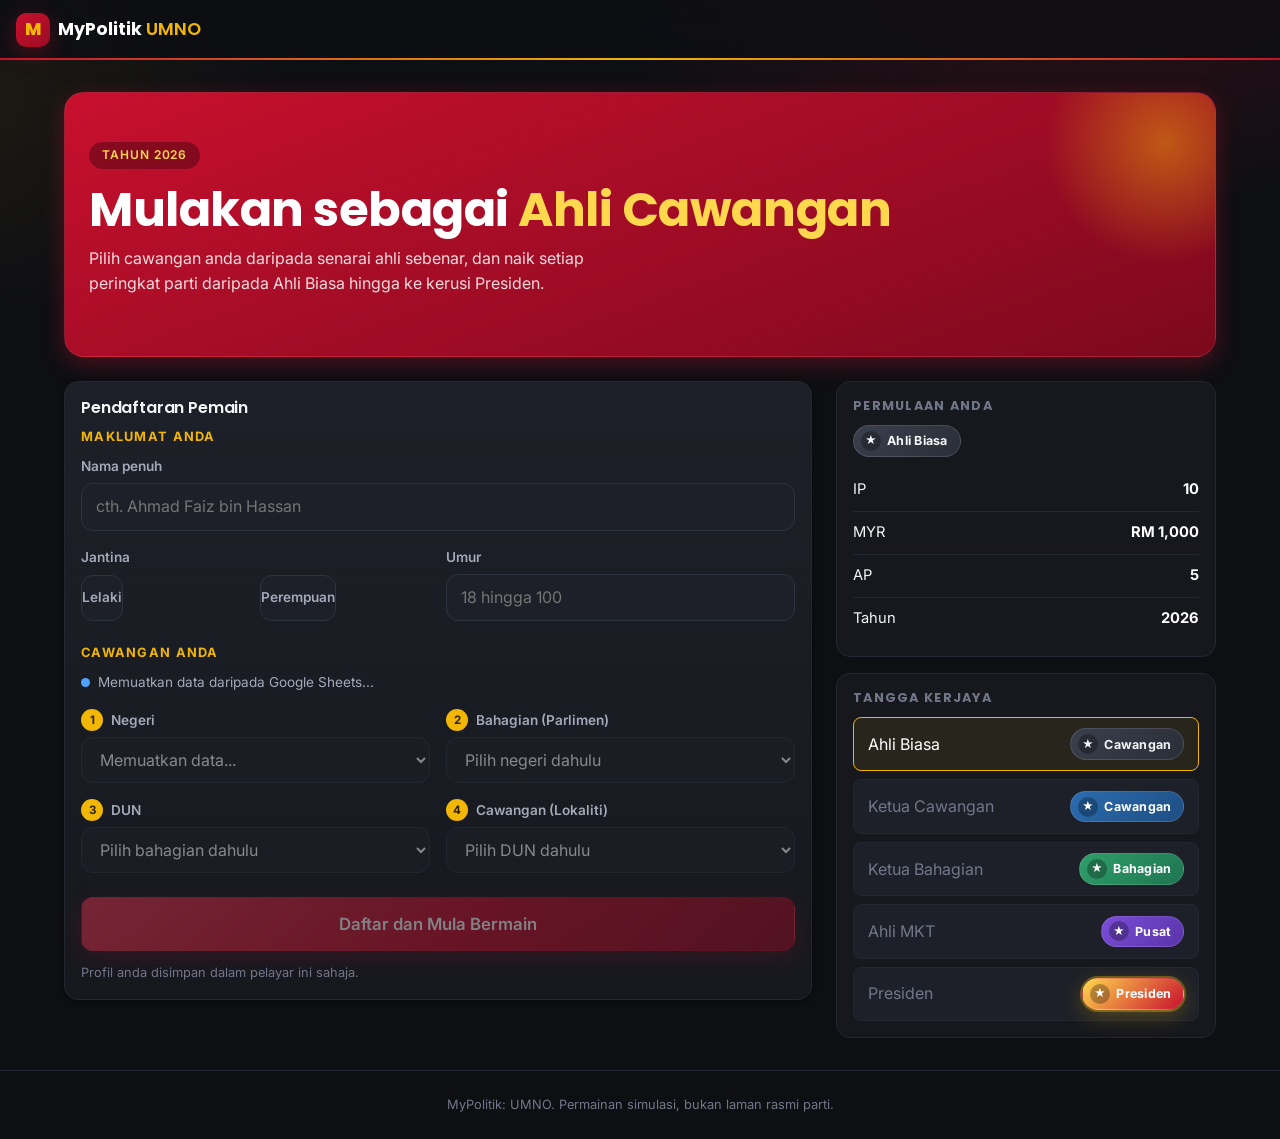
==== MyPolitik-UMNO/index.html @ e358c4d3 "Add files via upload" ====
<!doctype html>
<html lang="ms">
<head>
  <meta charset="utf-8">
  <meta name="viewport" content="width=device-width, initial-scale=1, viewport-fit=cover">
  <title>MyPolitik: UMNO | Daftar Pemain</title>
  <meta name="description" content="Daftar sebagai ahli cawangan UMNO dan mulakan perjalanan politik anda.">
  <link rel="preconnect" href="https://fonts.googleapis.com">
  <link rel="preconnect" href="https://fonts.gstatic.com" crossorigin>
  <link rel="stylesheet" href="https://fonts.googleapis.com/css2?family=Inter:wght@400;500;600&family=Poppins:wght@600;700&display=swap">
  <link rel="stylesheet" href="css/style.css">
  <link rel="stylesheet" href="css/responsive.css">
  <style>
    /* Gaya khusus borang pendaftaran */
    :root { color-scheme: dark; }
    option { background: var(--bg-elev-2); color: var(--text); }

    .form-section { border: 0; margin: 0 0 var(--space-5); padding: 0; min-width: 0; }
    .form-section legend {
      padding: 0; margin-bottom: var(--space-3);
      font: 700 .8rem var(--font-body); letter-spacing: .1em; text-transform: uppercase; color: var(--gold);
    }
    .form-grid { display: grid; gap: var(--space-4); grid-template-columns: 1fr; }
    .form-grid .field { margin-bottom: 0; min-width: 0; }
    .field label { display: flex; align-items: center; gap: var(--space-2); }

    .step {
      flex: none; width: 22px; height: 22px; display: grid; place-items: center;
      border-radius: 50%; background: var(--gold); color: #2B2100;
      font: 700 .72rem var(--font-body);
    }
    .select:disabled, .input:disabled { opacity: .5; cursor: not-allowed; }
    .select { appearance: auto; cursor: pointer; }

    .field__error { margin: 0; min-height: 0; font-size: .8rem; color: var(--danger); }
    .field__error:empty { display: none; }
    [aria-invalid="true"] { border-color: var(--danger) !important; }

    .pill-group { display: grid; grid-template-columns: 1fr 1fr; gap: var(--space-2); }
    .pill { position: relative; }
    .pill input { position: absolute; inset: 0; opacity: 0; margin: 0; cursor: pointer; }
    .pill span {
      display: flex; align-items: center; justify-content: center; min-height: 46px;
      border: 1px solid var(--border); border-radius: 12px; background: var(--bg-elev-2);
      font-weight: 600; transition: border-color var(--transition), background var(--transition), color var(--transition);
    }
    .pill input:checked + span { border-color: var(--gold); background: rgba(242, 183, 5, .12); color: var(--gold); }
    .pill input:focus-visible + span { outline: 3px solid var(--gold); outline-offset: 2px; }

    .status { display: flex; align-items: flex-start; gap: var(--space-2); margin: 0 0 var(--space-4); font-size: .85rem; color: var(--text-muted); }
    .status__dot { flex: none; width: 9px; height: 9px; margin-top: .45em; border-radius: 50%; background: var(--text-dim); }
    .status[data-state="loading"] .status__dot { animation: glow 1s ease-in-out infinite; background: var(--info); }
    .status[data-state="sheet"] .status__dot { background: var(--success); }
    .status[data-state="cache"] .status__dot,
    .status[data-state="fallback"] .status__dot { background: var(--warning); }
    .status__text { min-width: 0; flex: 1; }

    .info { margin-top: var(--space-4); }
    .info[hidden], .status [hidden], #resume[hidden] { display: none; }
    .info__name { margin: 0 0 var(--space-3); font-size: 1rem; font-weight: 700; color: var(--white); }
    .stat__value { font-size: 1.3rem; }

    .form-actions { display: grid; gap: var(--space-3); }
    .form-error { margin: 0; font-size: .9rem; color: var(--danger); }
    .form-error:empty { display: none; }
    .form-note { margin: 0; font-size: .8rem; color: var(--text-dim); }

    #resume { margin-bottom: var(--space-4); }
    .page > .stack > * + * { margin-top: var(--space-5); }
    .hero h1 { margin-bottom: var(--space-2); }
    .hero { text-align: left; }
    .hero p { margin-inline: 0; }

    @media (min-width: 640px) {
      .form-grid--nama { grid-template-columns: 1fr 1fr; }
      .form-grid--nama .field--wide { grid-column: 1 / -1; }
      .form-grid--lokasi { grid-template-columns: 1fr 1fr; }
    }
  </style>
</head>
<body>
  <header class="app-header">
    <a class="brand" href="index.html" aria-label="MyPolitik UMNO, laman utama">
      <span class="brand__logo" aria-hidden="true">M</span>
      <span>MyPolitik <span class="brand__sub">UMNO</span></span>
    </a>
  </header>

  <main class="container page">
    <div class="stack">
      <section class="hero" aria-labelledby="tajuk">
        <span class="hero__eyebrow">Tahun 2026</span>
        <h1 id="tajuk">Mulakan sebagai <span>Ahli Cawangan</span></h1>
        <p>Pilih cawangan anda daripada senarai ahli sebenar, dan naik setiap peringkat parti daripada Ahli Biasa hingga ke kerusi Presiden.</p>
      </section>

      <section id="resume" class="card card--gold" hidden aria-live="polite">
        <div class="card__header">
          <h2 class="card__title">Anda sudah mendaftar</h2>
          <span class="badge-office badge-office--ahli">Pemain sedia ada</span>
        </div>
        <p class="card__body" id="resume-text"></p>
        <div class="card__footer">
          <a class="btn btn--gold" href="dashboard.html">Teruskan permainan</a>
          <button class="btn btn--ghost" type="button" id="btn-resume-new">Daftar pemain baharu</button>
        </div>
      </section>

      <div class="dashboard-layout">
        <form id="reg-form" class="card" novalidate autocomplete="off" aria-labelledby="tajuk-borang">
          <div class="card__header">
            <h2 class="card__title" id="tajuk-borang">Pendaftaran Pemain</h2>
          </div>

          <fieldset class="form-section">
            <legend>Maklumat anda</legend>
            <div class="form-grid form-grid--nama">
              <div class="field field--wide">
                <label for="f-nama">Nama penuh</label>
                <input class="input" id="f-nama" name="nama" type="text" maxlength="60" autocomplete="name" placeholder="cth. Ahmad Faiz bin Hassan" aria-describedby="e-nama" required>
                <p class="field__error" id="e-nama" role="alert"></p>
              </div>
              <div class="field" role="group" aria-labelledby="l-jantina">
                <label id="l-jantina">Jantina</label>
                <div class="pill-group">
                  <label class="pill"><input type="radio" name="jantina" value="L" id="f-jantina"><span>Lelaki</span></label>
                  <label class="pill"><input type="radio" name="jantina" value="P"><span>Perempuan</span></label>
                </div>
                <p class="field__error" id="e-jantina" role="alert"></p>
              </div>
              <div class="field">
                <label for="f-umur">Umur</label>
                <input class="input" id="f-umur" name="umur" type="number" inputmode="numeric" min="18" max="100" placeholder="18 hingga 100" aria-describedby="e-umur" required>
                <p class="field__error" id="e-umur" role="alert"></p>
              </div>
            </div>
          </fieldset>

          <fieldset class="form-section">
            <legend>Cawangan anda</legend>
            <p class="status" id="status" data-state="loading" role="status">
              <span class="status__dot" aria-hidden="true"></span>
              <span class="status__text" id="status-text">Memuatkan data daripada Google Sheets...</span>
              <button class="btn btn--ghost btn--sm" type="button" id="btn-retry" hidden>Cuba lagi</button>
            </p>
            <div class="form-grid form-grid--lokasi">
              <div class="field">
                <label for="s-negeri"><span class="step" aria-hidden="true">1</span>Negeri</label>
                <select class="select" id="s-negeri" name="negeri" aria-describedby="e-negeri" disabled><option value="">Memuatkan data...</option></select>
                <p class="field__error" id="e-negeri" role="alert"></p>
              </div>
              <div class="field">
                <label for="s-bahagian"><span class="step" aria-hidden="true">2</span>Bahagian (Parlimen)</label>
                <select class="select" id="s-bahagian" name="bahagian" aria-describedby="e-bahagian" disabled><option value="">Pilih negeri dahulu</option></select>
                <p class="field__error" id="e-bahagian" role="alert"></p>
              </div>
              <div class="field">
                <label for="s-dun"><span class="step" aria-hidden="true">3</span>DUN</label>
                <select class="select" id="s-dun" name="dun" aria-describedby="e-dun" disabled><option value="">Pilih bahagian dahulu</option></select>
                <p class="field__error" id="e-dun" role="alert"></p>
              </div>
              <div class="field">
                <label for="s-cawangan"><span class="step" aria-hidden="true">4</span>Cawangan (Lokaliti)</label>
                <select class="select" id="s-cawangan" name="cawangan" aria-describedby="e-cawangan" disabled><option value="">Pilih DUN dahulu</option></select>
                <p class="field__error" id="e-cawangan" role="alert"></p>
              </div>
            </div>

            <div class="stats-panel info" id="info" hidden aria-live="polite">
              <h3 class="stats-panel__title">Cawangan dipilih</h3>
              <p class="info__name" id="i-nama"></p>
              <div class="stat-grid">
                <div class="stat"><div class="stat__label">Jumlah ahli</div><div class="stat__value stat__value--gold" id="i-jumlah">0</div></div>
                <div class="stat"><div class="stat__label">Lelaki</div><div class="stat__value" id="i-lelaki">0</div></div>
                <div class="stat"><div class="stat__label">Perempuan</div><div class="stat__value" id="i-perempuan">0</div></div>
                <div class="stat"><div class="stat__label">Bawah 40</div><div class="stat__value" id="i-bawah40">0</div></div>
                <div class="stat"><div class="stat__label">Atas 40</div><div class="stat__value" id="i-atas40">0</div></div>
                <div class="stat"><div class="stat__label">ID</div><div class="stat__value stat__value--red" id="i-kod">-</div></div>
              </div>
            </div>
          </fieldset>

          <div class="form-actions">
            <p class="form-error" id="form-error" role="alert"></p>
            <button class="btn btn--primary btn--lg btn--block" type="submit" id="btn-submit" disabled>Daftar dan Mula Bermain</button>
            <p class="form-note">Profil anda disimpan dalam pelayar ini sahaja.</p>
          </div>
        </form>

        <aside class="dashboard-layout__side stack" aria-label="Keadaan permulaan">
          <section class="stats-panel">
            <h2 class="stats-panel__title">Permulaan anda</h2>
            <p><span class="badge-office badge-office--ahli" id="m-jawatan">Ahli Biasa</span></p>
            <ul class="stat-list">
              <li><span>IP</span><b id="m-ip">10</b></li>
              <li><span>MYR</span><b id="m-myr">RM 1,000</b></li>
              <li><span>AP</span><b id="m-ap">5</b></li>
              <li><span>Tahun</span><b id="m-tahun">2026</b></li>
            </ul>
          </section>
          <section class="stats-panel">
            <h2 class="stats-panel__title">Tangga kerjaya</h2>
            <ul class="career-ladder">
              <li class="is-current">Ahli Biasa <span class="badge-office badge-office--ahli">Cawangan</span></li>
              <li>Ketua Cawangan <span class="badge-office badge-office--cawangan">Cawangan</span></li>
              <li>Ketua Bahagian <span class="badge-office badge-office--bahagian">Bahagian</span></li>
              <li>Ahli MKT <span class="badge-office badge-office--mt">Pusat</span></li>
              <li>Presiden <span class="badge-office badge-office--presiden">Presiden</span></li>
            </ul>
          </section>
        </aside>
      </div>
    </div>
  </main>

  <footer class="app-footer">MyPolitik: UMNO. Permainan simulasi, bukan laman rasmi parti.</footer>

  <script>
    /* Tampal pautan Google Sheets (Publish to web > CSV) di sini.
       Jika kosong, borang menggunakan data contoh. */
    window.MYPOLITIK_CONFIG = {
      sheetCsvUrl: '',
      dashboardUrl: 'dashboard.html'
    };
  </script>
  <script src="js/data.js"></script>
  <script src="js/save.js"></script>
  <script src="js/app.js"></script>
</body>
</html>
---- MyPolitik-UMNO/css/style.css ----
/* ==========================================================================
   MyPolitik: UMNO — style.css
   Tema: Merah UMNO + Emas + Putih, Dark Mode UI
   Pendekatan: mobile-first (asas = skrin kecil). Peningkatan skrin besar
   berada dalam responsive.css.
   ========================================================================== */

/* ---------- 1. Token Rekabentuk ---------- */
:root {
  /* Warna jenama */
  --red: #C8102E;
  --red-dark: #9B0C23;
  --red-light: #E8344F;
  --gold: #F2B705;
  --gold-dark: #C99700;
  --gold-light: #FFD84D;
  --white: #FFFFFF;

  /* Permukaan gelap */
  --bg: #0E0F13;
  --bg-elev-1: #16181E;
  --bg-elev-2: #1D2028;
  --bg-elev-3: #262A34;
  --border: #2E333F;
  --border-soft: #232731;

  /* Teks */
  --text: #F4F5F7;
  --text-muted: #A3A9B8;
  --text-dim: #717789;

  /* Semantik */
  --success: #2ECC71;
  --warning: #F2B705;
  --danger: #FF4D5E;
  --info: #4DA3FF;

  /* Bentuk */
  --radius-sm: 8px;
  --radius: 14px;
  --radius-lg: 20px;
  --shadow-sm: 0 2px 6px rgba(0, 0, 0, .35);
  --shadow: 0 8px 24px rgba(0, 0, 0, .45);
  --shadow-red: 0 6px 22px rgba(200, 16, 46, .35);
  --shadow-gold: 0 6px 22px rgba(242, 183, 5, .28);

  /* Jarak */
  --space-1: .25rem;
  --space-2: .5rem;
  --space-3: .75rem;
  --space-4: 1rem;
  --space-5: 1.5rem;
  --space-6: 2rem;
  --space-7: 3rem;

  /* Taip */
  --font-body: "Inter", system-ui, -apple-system, "Segoe UI", Roboto, sans-serif;
  --font-display: "Poppins", "Inter", system-ui, sans-serif;

  --header-h: 60px;
  --bottom-nav-h: 64px;
  --transition: .2s cubic-bezier(.4, 0, .2, 1);
}

/* ---------- 2. Reset & Asas ---------- */
*, *::before, *::after { box-sizing: border-box; }

html {
  -webkit-text-size-adjust: 100%;
  scroll-behavior: smooth;
}

body {
  margin: 0;
  min-height: 100vh;
  font-family: var(--font-body);
  font-size: 1rem;
  line-height: 1.55;
  color: var(--text);
  background:
    radial-gradient(900px 500px at 85% -10%, rgba(200, 16, 46, .22), transparent 60%),
    radial-gradient(700px 400px at -10% 10%, rgba(242, 183, 5, .08), transparent 60%),
    var(--bg);
  background-attachment: fixed;
  -webkit-tap-highlight-color: transparent;
}

img, svg, video { max-width: 100%; display: block; }

h1, h2, h3, h4 {
  font-family: var(--font-display);
  line-height: 1.2;
  margin: 0 0 var(--space-3);
  letter-spacing: -.01em;
}
h1 { font-size: 1.75rem; }
h2 { font-size: 1.35rem; }
h3 { font-size: 1.1rem; }
p  { margin: 0 0 var(--space-3); color: var(--text-muted); }

a { color: var(--gold); text-decoration: none; transition: color var(--transition); }
a:hover { color: var(--gold-light); }

:focus-visible {
  outline: 3px solid var(--gold);
  outline-offset: 2px;
  border-radius: 4px;
}

::selection { background: var(--red); color: var(--white); }

/* Scrollbar */
* { scrollbar-width: thin; scrollbar-color: var(--bg-elev-3) transparent; }
::-webkit-scrollbar { width: 8px; height: 8px; }
::-webkit-scrollbar-thumb { background: var(--bg-elev-3); border-radius: 8px; }

/* ---------- 3. Susun Atur ---------- */
.container {
  width: 100%;
  max-width: 1200px;
  margin-inline: auto;
  padding: var(--space-4);
}

.page { padding-block: var(--space-4) var(--space-6); }

.page-title {
  display: flex;
  flex-direction: column;
  gap: var(--space-1);
  margin-bottom: var(--space-5);
}
.page-title h1 { margin: 0; }
.page-title p  { margin: 0; }

.grid { display: grid; gap: var(--space-4); grid-template-columns: 1fr; }
.stack > * + * { margin-top: var(--space-4); }
.row { display: flex; align-items: center; gap: var(--space-3); flex-wrap: wrap; }
.row--between { justify-content: space-between; }

.text-gold   { color: var(--gold); }
.text-red    { color: var(--red-light); }
.text-muted  { color: var(--text-muted); }
.text-center { text-align: center; }
.hidden      { display: none !important; }
.sr-only {
  position: absolute; width: 1px; height: 1px; overflow: hidden;
  clip: rect(0 0 0 0); white-space: nowrap;
}

/* ---------- 4. Header & Navigasi ---------- */
.app-header {
  position: sticky;
  top: 0;
  z-index: 50;
  height: var(--header-h);
  display: flex;
  align-items: center;
  padding-inline: var(--space-4);
  background: rgba(14, 15, 19, .85);
  backdrop-filter: blur(12px);
  -webkit-backdrop-filter: blur(12px);
  border-bottom: 1px solid var(--border-soft);
}
.app-header::after {
  content: "";
  position: absolute;
  inset: auto 0 -1px 0;
  height: 2px;
  background: linear-gradient(90deg, var(--red), var(--gold), var(--red));
}

.brand {
  display: flex;
  align-items: center;
  gap: var(--space-2);
  font-family: var(--font-display);
  font-weight: 700;
  font-size: 1.1rem;
  color: var(--white);
}
.brand:hover { color: var(--white); }
.brand__logo {
  width: 34px; height: 34px;
  border-radius: 10px;
  display: grid; place-items: center;
  background: linear-gradient(135deg, var(--red), var(--red-dark));
  color: var(--gold);
  font-weight: 800;
  box-shadow: var(--shadow-red);
}
.brand__sub { color: var(--gold); font-weight: 600; }

.header-actions { margin-left: auto; display: flex; align-items: center; gap: var(--space-2); }

.nav { display: none; }                 /* dipaparkan pada skrin lebar */
.nav-link {
  padding: .5rem .9rem;
  border-radius: 999px;
  color: var(--text-muted);
  font-weight: 500;
  font-size: .95rem;
}
.nav-link:hover { color: var(--white); background: var(--bg-elev-2); }
.nav-link.is-active { color: var(--bg); background: var(--gold); }

/* Navigasi bawah (telefon) */
.bottom-nav {
  position: fixed;
  inset: auto 0 0 0;
  z-index: 50;
  height: var(--bottom-nav-h);
  display: grid;
  grid-auto-flow: column;
  grid-auto-columns: 1fr;
  background: rgba(22, 24, 30, .95);
  backdrop-filter: blur(12px);
  -webkit-backdrop-filter: blur(12px);
  border-top: 1px solid var(--border);
  padding-bottom: env(safe-area-inset-bottom);
}
.bottom-nav a {
  display: flex; flex-direction: column; align-items: center; justify-content: center;
  gap: 2px;
  font-size: .7rem;
  color: var(--text-dim);
}
.bottom-nav a .icon { font-size: 1.3rem; line-height: 1; }
.bottom-nav a.is-active { color: var(--gold); }
body.has-bottom-nav { padding-bottom: calc(var(--bottom-nav-h) + env(safe-area-inset-bottom)); }

/* ---------- 5. Hero (index.html) ---------- */
.hero {
  position: relative;
  overflow: hidden;
  padding: var(--space-6) var(--space-4);
  border-radius: var(--radius-lg);
  text-align: center;
  background:
    linear-gradient(160deg, rgba(200, 16, 46, .92), rgba(120, 8, 28, .95)),
    var(--red);
  border: 1px solid rgba(255, 255, 255, .08);
  box-shadow: var(--shadow-red);
}
.hero::before {
  content: "";
  position: absolute;
  width: 260px; height: 260px;
  right: -80px; top: -80px;
  background: radial-gradient(circle, rgba(242, 183, 5, .45), transparent 65%);
  pointer-events: none;
}
.hero__eyebrow {
  display: inline-block;
  padding: .25rem .8rem;
  border-radius: 999px;
  background: rgba(0, 0, 0, .3);
  color: var(--gold-light);
  font-size: .75rem;
  font-weight: 600;
  letter-spacing: .08em;
  text-transform: uppercase;
  margin-bottom: var(--space-3);
}
.hero h1 { font-size: 2rem; color: var(--white); margin-bottom: var(--space-3); }
.hero h1 span { color: var(--gold-light); }
.hero p { color: rgba(255, 255, 255, .85); max-width: 52ch; margin-inline: auto; }
.hero__cta { display: flex; flex-direction: column; gap: var(--space-3); margin-top: var(--space-5); }

/* ---------- 6. Butang ---------- */
.btn {
  --btn-bg: var(--bg-elev-3);
  --btn-fg: var(--text);
  display: inline-flex;
  align-items: center;
  justify-content: center;
  gap: var(--space-2);
  min-height: 46px;                      /* sasaran sentuh mesra jari */
  padding: .65rem 1.25rem;
  font: 600 .95rem/1 var(--font-body);
  color: var(--btn-fg);
  background: var(--btn-bg);
  border: 1px solid transparent;
  border-radius: 12px;
  cursor: pointer;
  user-select: none;
  transition: transform var(--transition), box-shadow var(--transition),
              background var(--transition), filter var(--transition);
}
.btn:hover  { filter: brightness(1.12); transform: translateY(-1px); }
.btn:active { transform: translateY(0) scale(.98); }
.btn:disabled, .btn[aria-disabled="true"] {
  opacity: .45; cursor: not-allowed; transform: none; filter: none;
}

.btn--primary {
  --btn-bg: linear-gradient(135deg, var(--red-light), var(--red) 55%, var(--red-dark));
  --btn-fg: var(--white);
  box-shadow: var(--shadow-red);
}
.btn--gold {
  --btn-bg: linear-gradient(135deg, var(--gold-light), var(--gold) 55%, var(--gold-dark));
  --btn-fg: #2B2100;
  box-shadow: var(--shadow-gold);
}
.btn--ghost {
  --btn-bg: transparent;
  border-color: var(--border);
  color: var(--text);
}
.btn--ghost:hover { border-color: var(--gold); color: var(--gold); background: rgba(242, 183, 5, .06); }
.btn--danger { --btn-bg: #3A1218; --btn-fg: var(--danger); border-color: rgba(255, 77, 94, .4); }
.btn--sm    { min-height: 36px; padding: .4rem .85rem; font-size: .85rem; border-radius: 10px; }
.btn--lg    { min-height: 54px; padding: .9rem 1.75rem; font-size: 1.05rem; }
.btn--block { width: 100%; }
.btn--icon  { min-width: 46px; padding: .6rem; }

.btn-group { display: flex; flex-wrap: wrap; gap: var(--space-2); }

/* ---------- 7. Kad (Dashboard Cards) ---------- */
.card {
  position: relative;
  background: linear-gradient(180deg, var(--bg-elev-2), var(--bg-elev-1));
  border: 1px solid var(--border-soft);
  border-radius: var(--radius);
  padding: var(--space-4);
  box-shadow: var(--shadow-sm);
  transition: transform var(--transition), border-color var(--transition), box-shadow var(--transition);
}
.card--interactive { cursor: pointer; }
.card--interactive:hover {
  transform: translateY(-3px);
  border-color: var(--gold);
  box-shadow: var(--shadow), 0 0 0 1px rgba(242, 183, 5, .25);
}

.card--red  { border-color: rgba(200, 16, 46, .55); background: linear-gradient(180deg, rgba(200, 16, 46, .16), var(--bg-elev-1)); }
.card--gold { border-color: rgba(242, 183, 5, .5);  background: linear-gradient(180deg, rgba(242, 183, 5, .12), var(--bg-elev-1)); }
.card--accent::before {
  content: "";
  position: absolute; left: 0; top: 14px; bottom: 14px;
  width: 4px; border-radius: 0 4px 4px 0;
  background: linear-gradient(var(--red), var(--gold));
}

.card__header {
  display: flex; align-items: center; justify-content: space-between;
  gap: var(--space-3);
  margin-bottom: var(--space-3);
}
.card__title {
  display: flex; align-items: center; gap: var(--space-2);
  margin: 0;
  font-size: 1rem;
  font-weight: 600;
}
.card__icon {
  width: 38px; height: 38px;
  display: grid; place-items: center;
  border-radius: 10px;
  background: rgba(242, 183, 5, .12);
  color: var(--gold);
  font-size: 1.15rem;
}
.card__body   { color: var(--text-muted); font-size: .95rem; }
.card__footer {
  margin-top: var(--space-4);
  padding-top: var(--space-3);
  border-top: 1px dashed var(--border);
  display: flex; gap: var(--space-2); flex-wrap: wrap;
}

/* Profil pemain */
.profile-card { display: flex; gap: var(--space-4); align-items: center; }
.avatar {
  flex: none;
  width: 68px; height: 68px;
  border-radius: 50%;
  display: grid; place-items: center;
  font-family: var(--font-display);
  font-size: 1.6rem; font-weight: 700;
  color: var(--white);
  background: linear-gradient(135deg, var(--red), var(--red-dark));
  border: 3px solid var(--gold);
  box-shadow: var(--shadow-red);
}
.profile-card__name { font-size: 1.2rem; font-weight: 700; margin: 0; color: var(--white); }
.profile-card__meta { font-size: .85rem; color: var(--text-muted); margin: 2px 0 var(--space-2); }

/* ---------- 8. Panel Statistik ---------- */
.stats-panel {
  background: var(--bg-elev-1);
  border: 1px solid var(--border-soft);
  border-radius: var(--radius);
  padding: var(--space-4);
}
.stats-panel__title {
  display: flex; align-items: center; justify-content: space-between;
  margin: 0 0 var(--space-3);
  font-size: .8rem;
  text-transform: uppercase;
  letter-spacing: .1em;
  color: var(--text-dim);
}

.stat-grid { display: grid; grid-template-columns: repeat(2, 1fr); gap: var(--space-3); }
.stat {
  padding: var(--space-3);
  background: var(--bg-elev-2);
  border: 1px solid var(--border-soft);
  border-radius: var(--radius-sm);
  min-width: 0;
}
.stat__label {
  display: flex; align-items: center; gap: 6px;
  font-size: .75rem;
  color: var(--text-muted);
  text-transform: uppercase;
  letter-spacing: .06em;
}
.stat__value {
  margin-top: 4px;
  font-family: var(--font-display);
  font-size: 1.5rem;
  font-weight: 700;
  color: var(--white);
  white-space: nowrap;
  overflow: hidden;
  text-overflow: ellipsis;
}
.stat__value--gold { color: var(--gold); }
.stat__value--red  { color: var(--red-light); }
.stat__delta { font-size: .75rem; font-weight: 600; }
.stat__delta.is-up   { color: var(--success); }
.stat__delta.is-up::before   { content: "▲ "; }
.stat__delta.is-down { color: var(--danger); }
.stat__delta.is-down::before { content: "▼ "; }

/* Senarai statistik berbaris */
.stat-list { list-style: none; margin: 0; padding: 0; }
.stat-list li {
  display: flex; justify-content: space-between; gap: var(--space-3);
  padding: .6rem 0;
  border-bottom: 1px solid var(--border-soft);
  font-size: .92rem;
}
.stat-list li:last-child { border-bottom: 0; }
.stat-list b { color: var(--white); }

/* ---------- 9. Lencana Jawatan (Office Badges) ---------- */
.badge-office {
  --badge-c1: var(--bg-elev-3);
  --badge-c2: var(--border);
  --badge-fg: var(--text);
  display: inline-flex;
  align-items: center;
  gap: 6px;
  padding: .3rem .75rem .3rem .45rem;
  border-radius: 999px;
  font-size: .78rem;
  font-weight: 700;
  letter-spacing: .02em;
  color: var(--badge-fg);
  background: linear-gradient(135deg, var(--badge-c1), var(--badge-c2));
  border: 1px solid rgba(255, 255, 255, .12);
  white-space: nowrap;
}
.badge-office::before {
  content: "★";
  width: 20px; height: 20px;
  display: grid; place-items: center;
  border-radius: 50%;
  background: rgba(0, 0, 0, .28);
  font-size: .7rem;
}
/* Hierarki jawatan */
.badge-office--ahli        { --badge-c1: #3A3F4C; --badge-c2: #2A2E38; }
.badge-office--cawangan    { --badge-c1: #2B6CB0; --badge-c2: #1E4E82; --badge-fg: #fff; }
.badge-office--bahagian    { --badge-c1: #2F9E6B; --badge-c2: #1F7550; --badge-fg: #fff; }
.badge-office--mt          { --badge-c1: #7A4DD8; --badge-c2: #5A34A8; --badge-fg: #fff; }
.badge-office--menteri     { --badge-c1: var(--red-light); --badge-c2: var(--red-dark); --badge-fg: #fff; }
.badge-office--naib        { --badge-c1: #FF8A3D; --badge-c2: #D85F12; --badge-fg: #fff; }
.badge-office--timbalan    { --badge-c1: var(--gold-light); --badge-c2: var(--gold-dark); --badge-fg: #2B2100; }
.badge-office--presiden,
.badge-office--pm {
  --badge-c1: var(--gold-light); --badge-c2: var(--red);
  --badge-fg: #fff;
  box-shadow: 0 0 0 2px rgba(242, 183, 5, .35), var(--shadow-gold);
  animation: glow 2.6s ease-in-out infinite;
}

.badge {
  display: inline-block;
  padding: .15rem .6rem;
  border-radius: 6px;
  font-size: .72rem;
  font-weight: 700;
  background: var(--bg-elev-3);
  color: var(--text-muted);
}
.badge--success { background: rgba(46, 204, 113, .15); color: var(--success); }
.badge--danger  { background: rgba(255, 77, 94, .15);  color: var(--danger); }
.badge--gold    { background: rgba(242, 183, 5, .15);  color: var(--gold); }
.badge--red     { background: rgba(200, 16, 46, .2);   color: var(--red-light); }

/* Tangga kerjaya */
.career-ladder { list-style: none; margin: 0; padding: 0; display: grid; gap: var(--space-2); }
.career-ladder li {
  display: flex; align-items: center; justify-content: space-between; gap: var(--space-3);
  padding: .65rem .85rem;
  border-radius: var(--radius-sm);
  background: var(--bg-elev-2);
  border: 1px solid var(--border-soft);
  color: var(--text-dim);
}
.career-ladder li.is-done    { color: var(--text-muted); border-color: rgba(46, 204, 113, .35); }
.career-ladder li.is-current { color: var(--white); border-color: var(--gold); background: rgba(242, 183, 5, .08); }

/* ---------- 10. Bar Kemajuan ---------- */
.progress-wrap { display: grid; gap: 6px; }
.progress__label {
  display: flex; justify-content: space-between; align-items: baseline;
  font-size: .82rem;
  color: var(--text-muted);
}
.progress__label b { color: var(--white); font-variant-numeric: tabular-nums; }

.progress {
  --progress: 0%;
  --bar-a: var(--gold);
  --bar-b: var(--gold-dark);
  position: relative;
  height: 12px;
  border-radius: 999px;
  background: var(--bg-elev-3);
  overflow: hidden;
  box-shadow: inset 0 1px 3px rgba(0, 0, 0, .5);
}
.progress__bar {
  height: 100%;
  width: var(--progress);
  border-radius: inherit;
  background: linear-gradient(90deg, var(--bar-b), var(--bar-a));
  transition: width .8s cubic-bezier(.22, 1, .36, 1);
  position: relative;
}
.progress__bar::after {                 /* kilauan bergerak */
  content: "";
  position: absolute; inset: 0;
  background: linear-gradient(110deg, transparent 30%, rgba(255, 255, 255, .35) 50%, transparent 70%);
  background-size: 200% 100%;
  animation: shimmer 2.2s linear infinite;
}
.progress--lg { height: 18px; }
.progress--sm { height: 7px; }

.progress--red     { --bar-a: var(--red-light); --bar-b: var(--red-dark); }
.progress--success { --bar-a: #5BE38F; --bar-b: #1E9A52; }
.progress--info    { --bar-a: #7DBEFF; --bar-b: #2B73C4; }
.progress--danger  { --bar-a: #FF7A87; --bar-b: #C21F30; }

/* Bar mengikut tahap (gunakan data-level di JS) */
.progress[data-level="low"]  { --bar-a: #FF7A87; --bar-b: #C21F30; }
.progress[data-level="mid"]  { --bar-a: var(--gold-light); --bar-b: var(--gold-dark); }
.progress[data-level="high"] { --bar-a: #5BE38F; --bar-b: #1E9A52; }

/* ---------- 11. Borang ---------- */
.field { display: grid; gap: 6px; margin-bottom: var(--space-4); }
.field label { font-size: .85rem; font-weight: 600; color: var(--text-muted); }
.input, .select, .textarea {
  width: 100%;
  min-height: 46px;
  padding: .65rem .9rem;
  font: inherit;
  font-size: 16px;                       /* elak zoom automatik iOS */
  color: var(--text);
  background: var(--bg-elev-2);
  border: 1px solid var(--border);
  border-radius: 12px;
  transition: border-color var(--transition), box-shadow var(--transition);
}
.input:focus, .select:focus, .textarea:focus {
  outline: 0;
  border-color: var(--gold);
  box-shadow: 0 0 0 3px rgba(242, 183, 5, .2);
}

/* ---------- 12. Pilihan Keputusan & Log ---------- */
.choice-list { display: grid; gap: var(--space-3); }
.choice {
  display: flex; flex-direction: column; gap: 4px;
  width: 100%;
  text-align: left;
  padding: var(--space-3) var(--space-4);
  font: inherit;
  color: var(--text);
  background: var(--bg-elev-2);
  border: 1px solid var(--border);
  border-radius: var(--radius);
  cursor: pointer;
  transition: border-color var(--transition), transform var(--transition), background var(--transition);
}
.choice:hover { border-color: var(--gold); background: var(--bg-elev-3); transform: translateX(3px); }
.choice__title { font-weight: 700; color: var(--white); }
.choice__desc  { font-size: .85rem; color: var(--text-muted); }
.choice__fx    { display: flex; flex-wrap: wrap; gap: 6px; margin-top: 4px; }

.event-log {
  max-height: 280px;
  overflow-y: auto;
  display: grid; gap: var(--space-2);
  padding-right: 4px;
}
.event-log__item {
  padding: .65rem .85rem;
  border-left: 3px solid var(--gold);
  background: var(--bg-elev-2);
  border-radius: 0 var(--radius-sm) var(--radius-sm) 0;
  font-size: .88rem;
  color: var(--text-muted);
  animation: slide-in .35s ease both;
}
.event-log__item time { display: block; font-size: .72rem; color: var(--text-dim); }
.event-log__item.is-good { border-left-color: var(--success); }
.event-log__item.is-bad  { border-left-color: var(--danger); }

/* ---------- 13. Jadual ---------- */
.table-wrap { overflow-x: auto; border: 1px solid var(--border-soft); border-radius: var(--radius); }
.table { width: 100%; border-collapse: collapse; font-size: .9rem; min-width: 480px; }
.table th, .table td { padding: .75rem 1rem; text-align: left; border-bottom: 1px solid var(--border-soft); }
.table th { font-size: .75rem; text-transform: uppercase; letter-spacing: .06em; color: var(--text-dim); background: var(--bg-elev-2); }
.table tr:last-child td { border-bottom: 0; }
.table tbody tr:hover { background: rgba(242, 183, 5, .05); }

/* ---------- 14. Modal Popup ---------- */
.modal-overlay {
  position: fixed;
  inset: 0;
  z-index: 100;
  display: none;
  align-items: center;
  justify-content: center;
  padding: var(--space-4);
  background: rgba(5, 6, 9, .75);
  backdrop-filter: blur(6px);
  -webkit-backdrop-filter: blur(6px);
  opacity: 0;
  transition: opacity .25s ease;
}
.modal-overlay.is-open { display: flex; opacity: 1; }

.modal {
  position: relative;
  width: 100%;
  max-width: 520px;
  max-height: 88vh;
  max-height: 88dvh;
  display: flex;
  flex-direction: column;
  background: linear-gradient(180deg, var(--bg-elev-2), var(--bg-elev-1));
  border: 1px solid var(--border);
  border-top: 4px solid var(--red);
  border-radius: var(--radius-lg);
  box-shadow: var(--shadow), 0 0 60px rgba(200, 16, 46, .18);
  animation: modal-in .3s cubic-bezier(.22, 1, .36, 1) both;
}
.modal--gold { border-top-color: var(--gold); }
.modal--wide { max-width: 760px; }

.modal__header {
  display: flex; align-items: center; justify-content: space-between; gap: var(--space-3);
  padding: var(--space-4) var(--space-4) var(--space-3);
}
.modal__title { margin: 0; font-size: 1.2rem; color: var(--white); }
.modal__close {
  flex: none;
  width: 38px; height: 38px;
  display: grid; place-items: center;
  font-size: 1.3rem; line-height: 1;
  color: var(--text-muted);
  background: var(--bg-elev-3);
  border: 0; border-radius: 50%;
  cursor: pointer;
  transition: background var(--transition), color var(--transition);
}
.modal__close:hover { background: var(--red); color: var(--white); }
.modal__body {
  padding: 0 var(--space-4) var(--space-4);
  overflow-y: auto;
  overscroll-behavior: contain;
}
.modal__footer {
  display: flex; gap: var(--space-2); justify-content: flex-end; flex-wrap: wrap;
  padding: var(--space-3) var(--space-4) var(--space-4);
  border-top: 1px solid var(--border-soft);
}
body.modal-open { overflow: hidden; }

/* Modal peristiwa (event) */
.modal__banner {
  display: grid; place-items: center;
  height: 110px;
  margin: 0 var(--space-4) var(--space-3);
  border-radius: var(--radius);
  font-size: 3rem;
  background: linear-gradient(135deg, var(--red), var(--red-dark) 60%, #4a0612);
}
.modal__banner--gold { background: linear-gradient(135deg, var(--gold-light), var(--gold-dark)); }

/* ---------- 15. Toast / Notifikasi ---------- */
.toast-stack {
  position: fixed;
  top: calc(var(--header-h) + 10px);
  right: var(--space-3);
  left: var(--space-3);
  z-index: 200;
  display: grid; gap: var(--space-2);
  pointer-events: none;
}
.toast {
  pointer-events: auto;
  display: flex; align-items: center; gap: var(--space-3);
  padding: .8rem 1rem;
  background: var(--bg-elev-3);
  border: 1px solid var(--border);
  border-left: 4px solid var(--gold);
  border-radius: var(--radius-sm);
  box-shadow: var(--shadow);
  font-size: .9rem;
  animation: slide-in .3s ease both;
}
.toast--success { border-left-color: var(--success); }
.toast--danger  { border-left-color: var(--danger); }

/* ---------- 16. Animasi ---------- */
@keyframes shimmer  { from { background-position: 200% 0; } to { background-position: -200% 0; } }
@keyframes glow     { 0%, 100% { filter: brightness(1); } 50% { filter: brightness(1.2); } }
@keyframes slide-in { from { opacity: 0; transform: translateY(-8px); } to { opacity: 1; transform: none; } }
@keyframes modal-in { from { opacity: 0; transform: translateY(24px) scale(.97); } to { opacity: 1; transform: none; } }
@keyframes fade-up  { from { opacity: 0; transform: translateY(14px); } to { opacity: 1; transform: none; } }

.fade-up { animation: fade-up .5s ease both; }
.fade-up:nth-child(2) { animation-delay: .06s; }
.fade-up:nth-child(3) { animation-delay: .12s; }
.fade-up:nth-child(4) { animation-delay: .18s; }

@media (prefers-reduced-motion: reduce) {
  *, *::before, *::after {
    animation-duration: .01ms !important;
    animation-iteration-count: 1 !important;
    transition-duration: .01ms !important;
    scroll-behavior: auto !important;
  }
}

/* ---------- 17. Footer ---------- */
.app-footer {
  padding: var(--space-5) var(--space-4);
  text-align: center;
  font-size: .8rem;
  color: var(--text-dim);
  border-top: 1px solid var(--border-soft);
}
---- MyPolitik-UMNO/css/responsive.css ----
/* ==========================================================================
   MyPolitik: UMNO — responsive.css
   Mobile-first: style.css sudah direka untuk telefon. Fail ini
   (a) memperkemas pengalaman telefon (sentuhan, safe-area, bottom sheet)
   (b) menambah susun atur lebih luas dengan min-width.
   Pautan dalam HTML (selepas style.css):
     <link rel="stylesheet" href="css/style.css">
     <link rel="stylesheet" href="css/responsive.css">
   Disyorkan: <meta name="viewport" content="width=device-width, initial-scale=1, viewport-fit=cover">
   ========================================================================== */

/* ---------- A. Asas Telefon (semua skrin, ditala untuk < 640px) ---------- */

/* Hormat kawasan selamat (notch / home indicator) */
.app-header      { padding-top: env(safe-area-inset-top); height: calc(var(--header-h) + env(safe-area-inset-top)); }
.container       { padding-left: max(var(--space-4), env(safe-area-inset-left));
                   padding-right: max(var(--space-4), env(safe-area-inset-right)); }

/* Elak limpahan mendatar */
html, body { overflow-x: hidden; }
.card, .stat, .stats-panel { min-width: 0; }
h1, h2, h3, p { overflow-wrap: anywhere; }

/* Peranti sentuh: buang kesan hover yang "melekat" & besarkan sasaran */
@media (hover: none) {
  .btn:hover, .card--interactive:hover, .choice:hover { transform: none; filter: none; }
  .btn:active   { filter: brightness(.9); }
  .choice:active, .card--interactive:active { border-color: var(--gold); background: var(--bg-elev-3); }
}

/* Telefon kecil (<= 479px) */
@media (max-width: 479.98px) {
  html { font-size: 15px; }

  h1 { font-size: 1.5rem; }
  .hero { padding: var(--space-5) var(--space-3); border-radius: var(--radius); }
  .hero h1 { font-size: 1.75rem; }

  .brand__sub { display: none; }                 /* ringkaskan jenama */
  .header-actions .btn span.btn__text { display: none; }   /* ikon sahaja */

  .stat__value { font-size: 1.3rem; }
  .stat-grid   { gap: var(--space-2); }

  .profile-card { flex-direction: column; text-align: center; }
  .profile-card .row { justify-content: center; }

  .btn-group .btn { flex: 1 1 100%; }            /* butang penuh lebar */
  .card__footer .btn { flex: 1 1 auto; }

  /* Modal menjadi "bottom sheet" di telefon */
  .modal-overlay { align-items: flex-end; padding: 0; }
  .modal {
    max-width: 100%;
    max-height: 92dvh;
    border-radius: var(--radius-lg) var(--radius-lg) 0 0;
    border-bottom: 0;
    animation: sheet-up .32s cubic-bezier(.22, 1, .36, 1) both;
    padding-bottom: env(safe-area-inset-bottom);
  }
  .modal::before {                               /* pemegang tarik */
    content: "";
    align-self: center;
    width: 44px; height: 5px;
    margin-top: 8px;
    border-radius: 999px;
    background: var(--border);
  }
  .modal__footer { flex-direction: column-reverse; }
  .modal__footer .btn { width: 100%; }

  /* Jadual boleh tatal mendatar dengan petunjuk */
  .table-wrap { -webkit-overflow-scrolling: touch; }

  .event-log { max-height: 220px; }
}

@keyframes sheet-up { from { transform: translateY(100%); } to { transform: none; } }

/* ---------- B. Telefon Besar / Tablet Kecil (>= 480px) ---------- */
@media (min-width: 480px) {
  .hero__cta { flex-direction: row; justify-content: center; }
  .stat-grid { grid-template-columns: repeat(2, 1fr); }
  .toast-stack { left: auto; width: 360px; right: var(--space-4); }
}

/* ---------- C. Tablet (>= 640px) ---------- */
@media (min-width: 640px) {
  h1 { font-size: 2rem; }
  h2 { font-size: 1.5rem; }

  .container { padding: var(--space-5); }

  .hero { padding: var(--space-7) var(--space-5); }
  .hero h1 { font-size: 2.5rem; }

  .page-title { flex-direction: row; align-items: flex-end; justify-content: space-between; }

  .grid--2, .grid--3, .grid--4 { grid-template-columns: repeat(2, 1fr); }
  .stat-grid { grid-template-columns: repeat(3, 1fr); }
  .stat__value { font-size: 1.65rem; }

  .modal-overlay { padding: var(--space-5); }
}

/* ---------- D. Desktop Kecil / Tablet Landskap (>= 900px) ---------- */
@media (min-width: 900px) {
  /* Tukar navigasi: bottom-nav -> nav atas */
  .nav { display: flex; gap: var(--space-1); margin-left: var(--space-5); }
  .bottom-nav { display: none; }
  body.has-bottom-nav { padding-bottom: 0; }

  .grid--3 { grid-template-columns: repeat(3, 1fr); }
  .grid--4 { grid-template-columns: repeat(2, 1fr); }

  /* Susun atur dashboard: kandungan utama + sidebar */
  .dashboard-layout {
    display: grid;
    grid-template-columns: minmax(0, 1fr) 340px;
    gap: var(--space-5);
    align-items: start;
  }
  .dashboard-layout__side { position: sticky; top: calc(var(--header-h) + var(--space-4)); }

  .stat-grid--wide { grid-template-columns: repeat(4, 1fr); }

  .toast-stack { top: calc(var(--header-h) + 16px); }
}

/* ---------- E. Desktop (>= 1200px) ---------- */
@media (min-width: 1200px) {
  .container { padding: var(--space-6) var(--space-5); }
  .grid--4 { grid-template-columns: repeat(4, 1fr); }
  .dashboard-layout { grid-template-columns: minmax(0, 1fr) 380px; }
  .hero h1 { font-size: 3rem; }
}

/* ---------- F. Landskap Telefon (tinggi rendah) ---------- */
@media (max-height: 480px) and (orientation: landscape) {
  .modal-overlay { align-items: center; padding: var(--space-2); }
  .modal { max-height: 96dvh; border-radius: var(--radius); }
  .modal::before { display: none; }
  .bottom-nav { height: 52px; }
  .bottom-nav a span.label { display: none; }
  body.has-bottom-nav { padding-bottom: 52px; }
}

/* ---------- G. Cetak ---------- */
@media print {
  body { background: #fff; color: #000; }
  .app-header, .bottom-nav, .modal-overlay, .toast-stack, .btn { display: none !important; }
  .card, .stats-panel { box-shadow: none; border-color: #bbb; background: #fff; }
  p, .card__body, .stat__label { color: #333; }
}
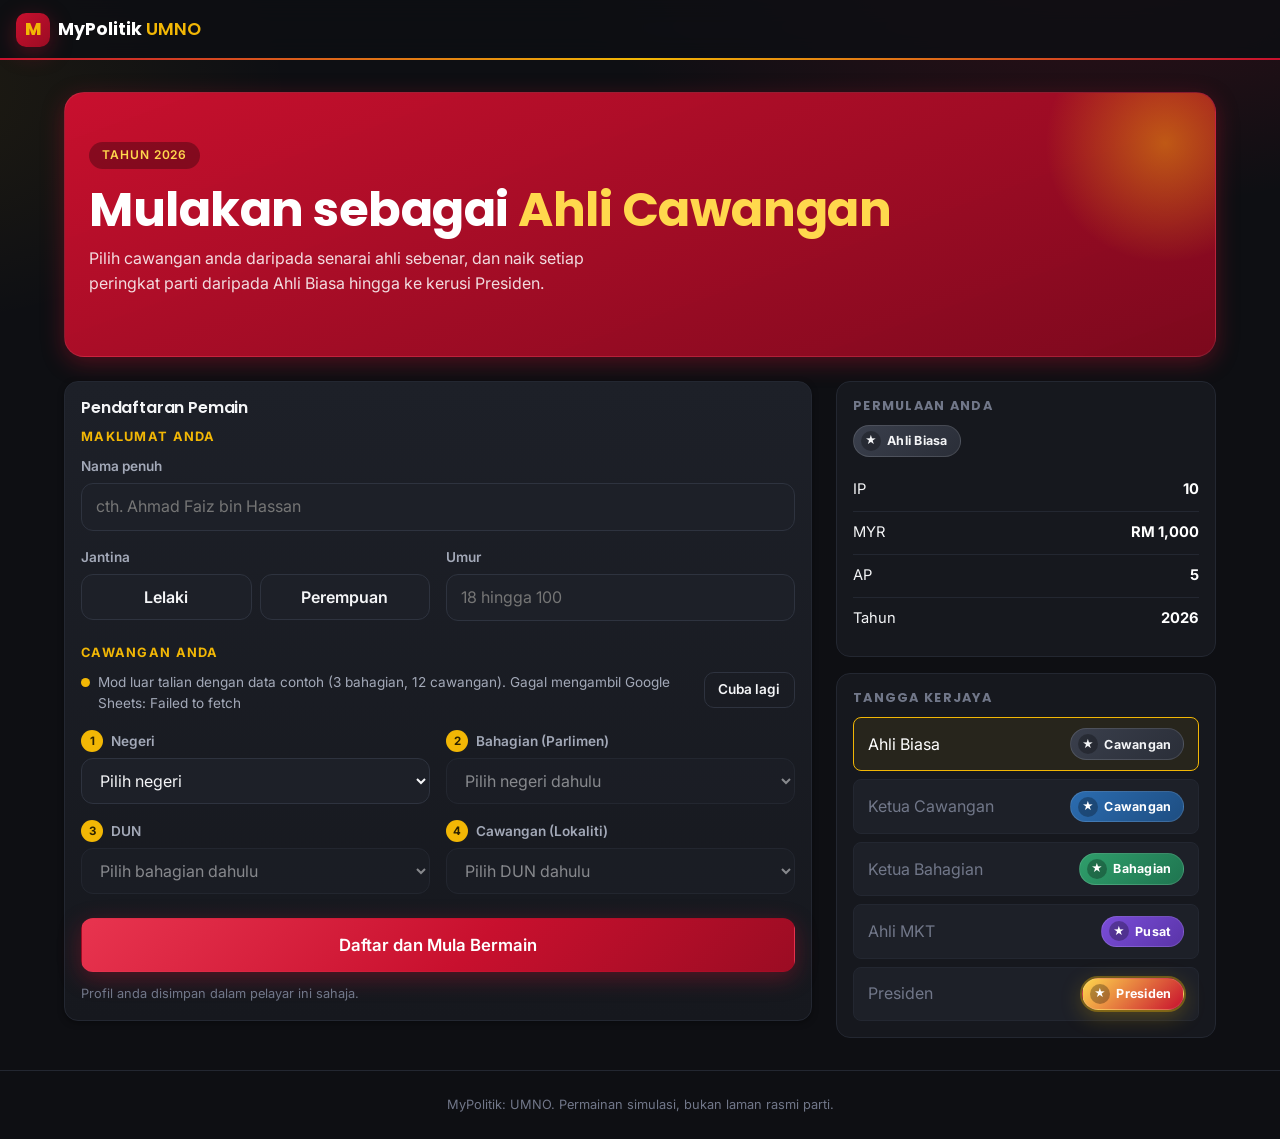
==== commit c72f52d8: "Add files via upload" ====
--- a/MyPolitik-UMNO/index.html
+++ b/MyPolitik-UMNO/index.html
@@ -37,10 +37,10 @@
     [aria-invalid="true"] { border-color: var(--danger) !important; }
 
     .pill-group { display: grid; grid-template-columns: 1fr 1fr; gap: var(--space-2); }
-    .pill { position: relative; }
+    .field label.pill { position: relative; display: block; gap: 0; font-size: inherit; color: var(--text); }
     .pill input { position: absolute; inset: 0; opacity: 0; margin: 0; cursor: pointer; }
     .pill span {
-      display: flex; align-items: center; justify-content: center; min-height: 46px;
+      display: flex; width: 100%; align-items: center; justify-content: center; min-height: 46px;
       border: 1px solid var(--border); border-radius: 12px; background: var(--bg-elev-2);
       font-weight: 600; transition: border-color var(--transition), background var(--transition), color var(--transition);
     }
@@ -216,10 +216,10 @@
   <footer class="app-footer">MyPolitik: UMNO. Permainan simulasi, bukan laman rasmi parti.</footer>
 
   <script>
-    /* Tampal pautan Google Sheets (Publish to web > CSV) di sini.
-       Jika kosong, borang menggunakan data contoh. */
+    /* Pautan Google Sheets (Publish to web > CSV).
+       Jika kosong atau gagal dimuatkan, borang menggunakan salinan tersimpan, kemudian data contoh. */
     window.MYPOLITIK_CONFIG = {
-      sheetCsvUrl: '',
+      sheetCsvUrl: 'https://docs.google.com/spreadsheets/d/e/2PACX-1vTlY24kc_-2p4OtffqnoFRcTiQOGvjd2u-o_QuHkSzWVrYCEQbFTY2jJ8JSdBugsqwP0zS1q897ZS75/pub?output=csv',
       dashboardUrl: 'dashboard.html'
     };
   </script>
